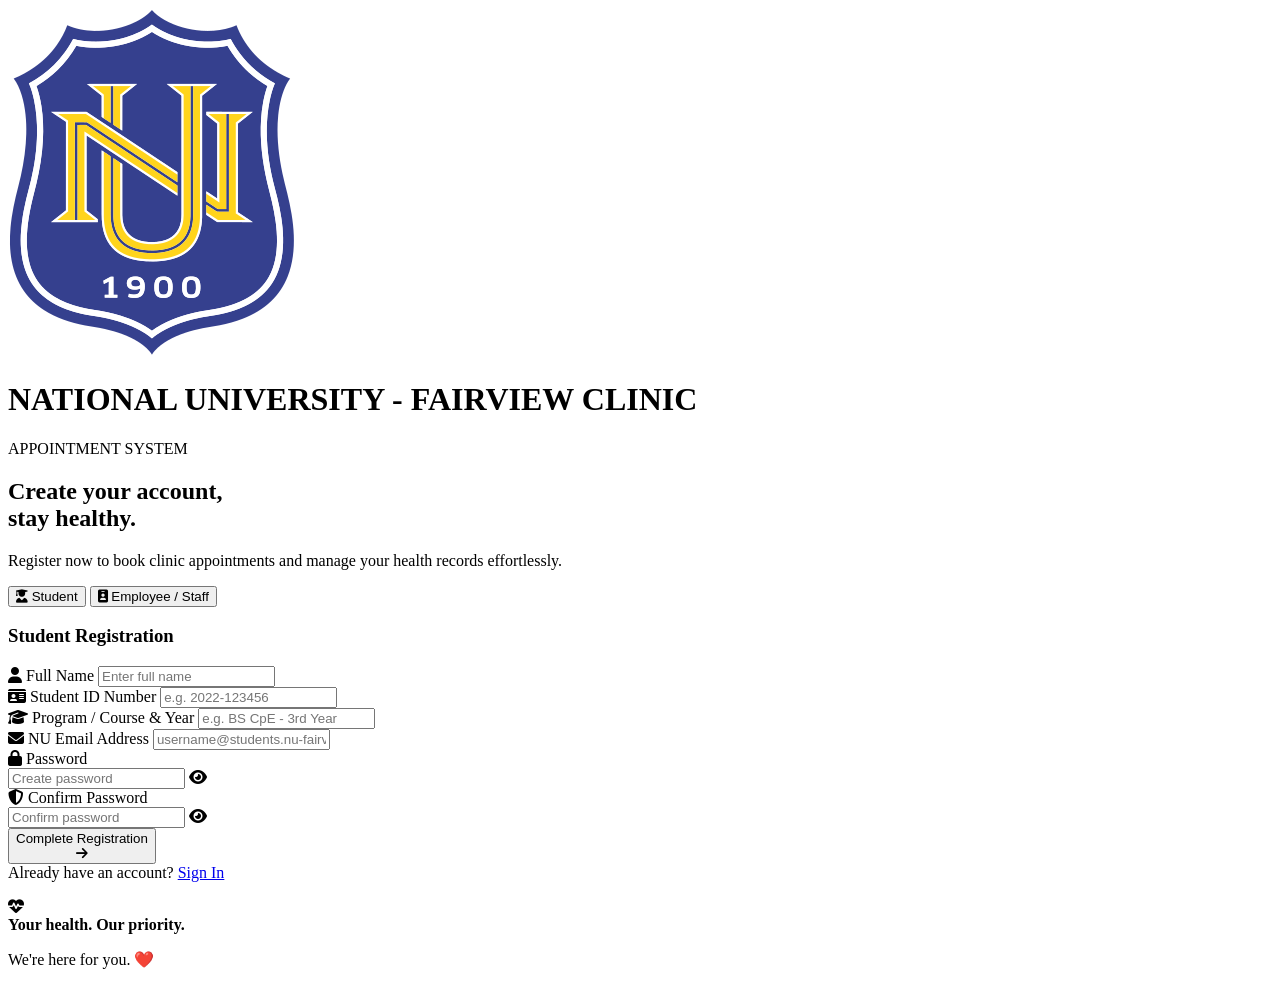
==== index.html @ 7efe799c "change name to index" ====
<!DOCTYPE html>
<html lang="en">
<head>
  <meta charset="UTF-8">
  <meta name="viewport" content="width=device-width, initial-scale=1.0">
  <title>University Clinic - Register</title>
  <link rel="stylesheet" href="register (1).css">
  <!-- Font Awesome Icons -->
  <link rel="stylesheet" href="https://cdnjs.cloudflare.com/ajax/libs/font-awesome/6.5.2/css/all.min.css">
</head>
<body>

  <div class="app-container">
    <!-- HEADER BRANDING -->
    <header class="clinic-header">
      <div class="brand-info">
        <img src="Nu-logo.png" alt="NU Logo" class="nu-logo">
        <div class="brand-text">
          <h1>NATIONAL UNIVERSITY - FAIRVIEW CLINIC</h1>
          <p>APPOINTMENT SYSTEM</p>
        </div>
      </div>
    </header>

    <!-- WELCOME HERO SECTION -->
    <section class="hero-card">
      <h2>Create your account, <br><span class="highlight">stay healthy.</span></h2>
      <p>Register now to book clinic appointments and manage your health records effortlessly.</p>
    </section>

    <!-- ROLE SWITCHER TABS -->
    <div class="role-switcher">
      <button type="button" class="tab-btn active" id="studentTab" onclick="switchRole('student')">
        <i class="fa-solid fa-user-graduate"></i> Student
      </button>
      <button type="button" class="tab-btn" id="employeeTab" onclick="switchRole('employee')">
        <i class="fa-solid fa-id-badge"></i> Employee / Staff
      </button>
    </div>

    <!-- REGISTER FORM CARD -->
    <main class="form-card">
      <h3 class="form-title" id="formRoleTitle">Student Registration</h3>

      <form id="registerForm">
        <!-- Common Field: Full Name -->
        <div class="form-group">
          <label><i class="fa-solid fa-user"></i> Full Name</label>
          <input type="text" id="regName" placeholder="Enter full name">
          <span id="regNameError" class="error"></span>
        </div>

        <!-- DYNAMIC FIELDS FOR STUDENT -->
        <div id="studentFields">
          <div class="form-group">
            <label><i class="fa-solid fa-id-card"></i> Student ID Number</label>
            <input type="text" id="studentId" placeholder="e.g. 2022-123456">
            <span id="studentIdError" class="error"></span>
          </div>
          <div class="form-group">
            <label><i class="fa-solid fa-graduation-cap"></i> Program / Course & Year</label>
            <input type="text" id="studentCourse" placeholder="e.g. BS CpE - 3rd Year">
            <span id="studentCourseError" class="error"></span>
          </div>
        </div>

        <!-- DYNAMIC FIELDS FOR EMPLOYEE (Hidden by default) -->
        <div id="employeeFields" style="display: none;">
          <div class="form-group">
            <label><i class="fa-solid fa-briefcase"></i> Employee ID Number</label>
            <input type="text" id="employeeId" placeholder="e.g. EMP-2023-089">
            <span id="employeeIdError" class="error"></span>
          </div>
          <div class="form-group">
            <label><i class="fa-solid fa-building"></i> Department / Office</label>
            <input type="text" id="employeeDept" placeholder="e.g. School of Engineering">
            <span id="employeeDeptError" class="error"></span>
          </div>
        </div>

        <!-- Common Fields: Email -->
        <div class="form-group">
          <label><i class="fa-solid fa-envelope"></i> NU Email Address</label>
          <input type="email" id="regEmail" placeholder="username@students.nu-fairview.edu.ph">
          <span id="regEmailError" class="error"></span>
        </div>

        <!-- Common Fields: Password -->
        <div class="form-group">
          <label><i class="fa-solid fa-lock"></i> Password</label>
          <div class="password-input">
            <input type="password" id="regPassword" placeholder="Create password">
            <i class="fa-solid fa-eye" id="togglePassword"></i>
          </div>
          <span id="regPasswordError" class="error"></span>
        </div>

        <!-- Common Fields: Confirm Password -->
        <div class="form-group">
          <label><i class="fa-solid fa-shield-halved"></i> Confirm Password</label>
          <div class="password-input">
            <input type="password" id="regConfirmPassword" placeholder="Confirm password">
            <i class="fa-solid fa-eye" id="toggleConfirmPassword"></i>
          </div>
          <span id="regConfirmPasswordError" class="error"></span>
        </div>

        <!-- Register Action Button -->
        <button type="submit" class="btn-primary">
          <span>Complete Registration</span>
          <div class="arrow-icon"><i class="fa-solid fa-arrow-right"></i></div>
        </button>

        <!-- Redirect Link -->
        <div class="login-redirect">
          <span>Already have an account?</span>
          <a href="https://oogwayhsha.github.io/index.html">Sign In</a>
        </div>

        <p id="regMessage"></p>
      </form>
    </main>

    <!-- FOOTER TAGLINE -->
    <footer class="clinic-footer">
      <i class="fa-solid fa-heart-pulse footer-icon"></i>
      <div>
        <strong>Your health. Our priority.</strong>
        <p>We're here for you. ❤️</p>
      </div>
    </footer>
  </div>

  <script src="register (1).js"></script>
</body>
</html>
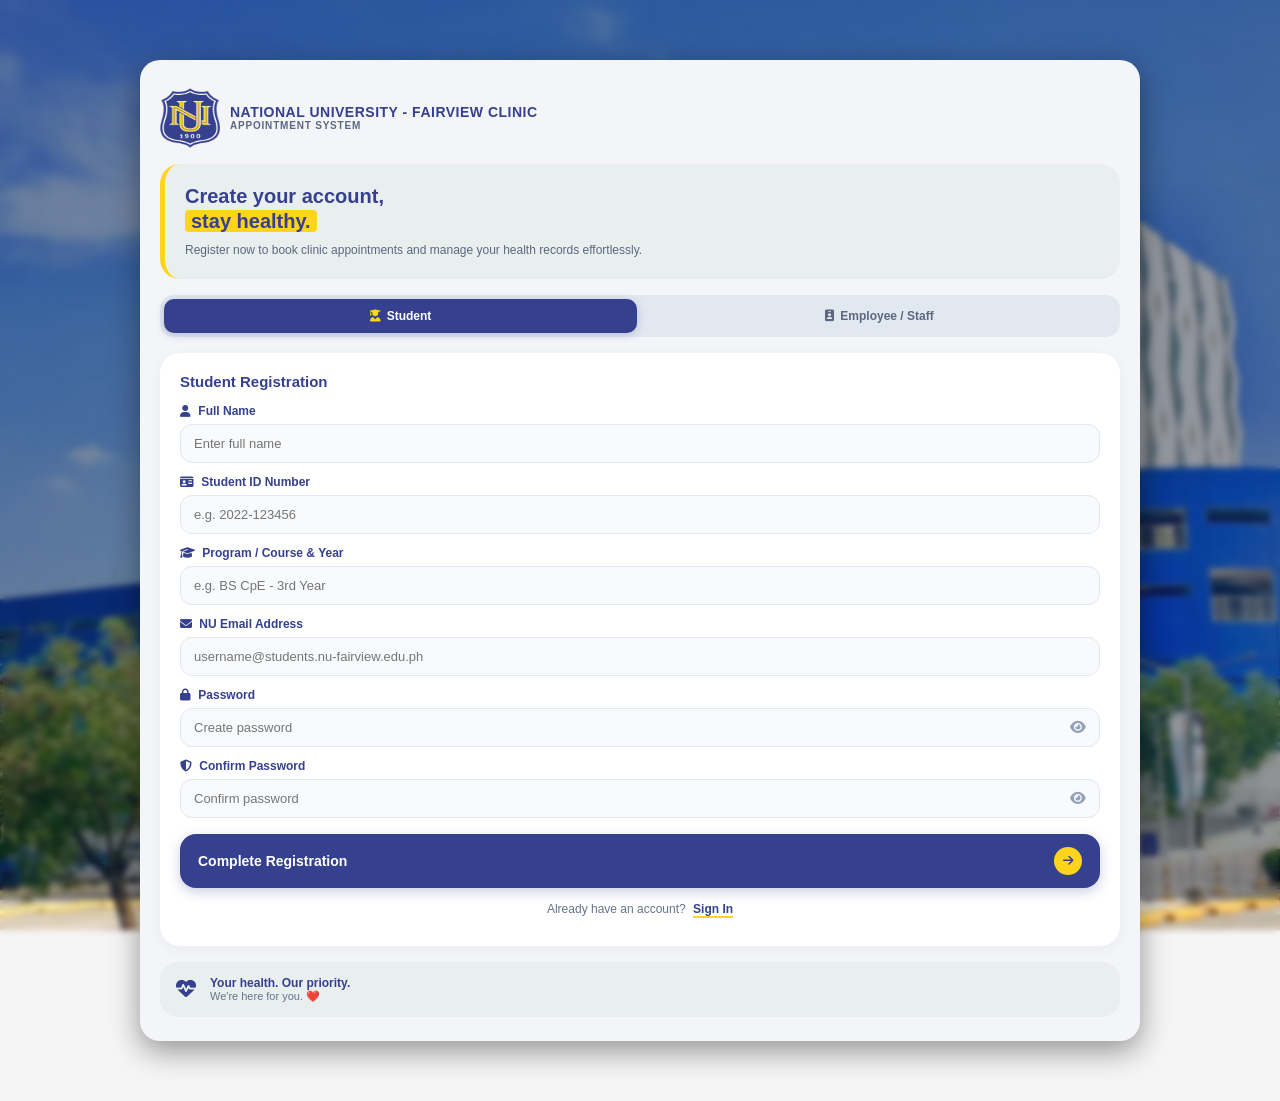
==== commit 75e815a4: "update" ====
--- a/index.html
+++ b/index.html
@@ -4,7 +4,7 @@
   <meta charset="UTF-8">
   <meta name="viewport" content="width=device-width, initial-scale=1.0">
   <title>University Clinic - Register</title>
-  <link rel="stylesheet" href="register (1).css">
+  <link rel="stylesheet" href="Register (1).css">
   <!-- Font Awesome Icons -->
   <link rel="stylesheet" href="https://cdnjs.cloudflare.com/ajax/libs/font-awesome/6.5.2/css/all.min.css">
 </head>
@@ -131,6 +131,6 @@
     </footer>
   </div>
 
-  <script src="register (1).js"></script>
+  <script src="Register (1).js"></script>
 </body>
 </html>
--- a/Register (1).css
+++ b/Register (1).css
@@ -0,0 +1,325 @@
+/* =========================================
+   GLOBAL STYLES & NU CLINIC THEME
+   Primary Blue: #35408f
+   Accent Gold:  #fed41c
+   ========================================= */
+* {
+  margin: 0;
+  padding: 0;
+  box-sizing: border-box;
+  font-family: 'Segoe UI', Roboto, Helvetica, Arial, sans-serif;
+}
+
+body {
+  background-color: #f5f5f5; /* Browser dev backdrop */
+  display: flex;
+  justify-content: center;
+  align-items: center;
+  min-height: 50vh;
+}
+
+.app-container {
+  width: 100%;
+  max-width: 1000px; /* Mobile App screen simulation */
+  background: #f4f5f8;
+  min-height: auto;
+  padding: 24px 20px;
+  display: flex;
+  flex-direction: column;
+  gap: 16px;
+  box-shadow: 0 10px 30px rgba(0, 0, 0, 0.4);
+  margin: 40px auto;
+  border-radius: 20px;
+}
+
+/* =========================================
+   HEADER BRANDING
+   ========================================= */
+.clinic-header {
+  display: flex;
+  align-items: center;
+  justify-content: space-between;
+  padding-top: 4px;
+}
+
+.brand-info {
+  display: flex;
+  align-items: center;
+  gap: 10px;
+}
+
+.nu-logo {
+  width: 60px;
+  height: 60px;
+}
+
+.brand-text h1 {
+  font-size: 14px;
+  font-weight: 800;
+  color: #35408f;
+  letter-spacing: 0.5px;
+  line-height: 1.1;
+}
+
+.brand-text p {
+  font-size: 10px;
+  font-weight: 700;
+  color: #5c6880;
+  letter-spacing: 0.8px;
+}
+
+/* =========================================
+   HERO CARD
+   ========================================= */
+.hero-card {
+  background: #e9eeef;
+  padding: 20px;
+  border-radius: 20px;
+  border-left: 5px solid #fed41c;
+}
+
+.hero-card h2 {
+  font-size: 20px;
+  color: #35408f;
+  font-weight: 700;
+  line-height: 1.25;
+}
+
+.hero-card .highlight {
+  color: #35408f;
+  background: #fed41c;
+  padding: 0 6px;
+  border-radius: 4px;
+}
+
+.hero-card p {
+  font-size: 12px;
+  color: #5c6880;
+  margin-top: 8px;
+  line-height: 1.4;
+}
+
+/* =========================================
+   ROLE SWITCHER TABS
+   ========================================= */
+.role-switcher {
+  display: flex;
+  background: #e2e8f0;
+  padding: 4px;
+  border-radius: 14px;
+  gap: 6px;
+}
+
+.tab-btn {
+  flex: 1;
+  padding: 10px;
+  border: none;
+  border-radius: 10px;
+  background: transparent;
+  color: #5c6880;
+  font-size: 12px;
+  font-weight: 700;
+  cursor: pointer;
+  transition: all 0.25s ease;
+  display: flex;
+  align-items: center;
+  justify-content: center;
+  gap: 6px;
+}
+
+.tab-btn.active {
+  background: #35408f;
+  color: #ffffff;
+  box-shadow: 0 2px 8px rgba(53, 64, 143, 0.25);
+}
+
+.tab-btn.active i {
+  color: #fed41c;
+}
+
+/* =========================================
+   FORM CARD
+   ========================================= */
+.form-card {
+  background: #ffffff;
+  padding: 20px;
+  border-radius: 20px;
+  box-shadow: 0 4px 15px rgba(0, 0, 0, 0.04);
+}
+
+.form-title {
+  font-size: 15px;
+  color: #35408f;
+  margin-bottom: 14px;
+  font-weight: 700;
+}
+
+.form-group {
+  margin-bottom: 12px;
+}
+
+.form-group label {
+  display: block;
+  font-size: 12px;
+  font-weight: 600;
+  color: #35408f;
+  margin-bottom: 6px;
+}
+
+.form-group label i {
+  color: #35408f;
+  margin-right: 4px;
+}
+
+.form-group input {
+  width: 100%;
+  padding: 11px 13px;
+  border: 1.5px solid #e2e8f0;
+  background: #f8fafc;
+  border-radius: 12px;
+  font-size: 13px;
+  color: #1e2a4a;
+  transition: all 0.2s ease;
+}
+
+.form-group input:focus {
+  outline: none;
+  border-color: #35408f;
+  background: #ffffff;
+}
+
+.password-input {
+  position: relative;
+}
+
+.password-input i {
+  position: absolute;
+  right: 14px;
+  top: 50%;
+  transform: translateY(-50%);
+  color: #94a3b8;
+  cursor: pointer;
+  font-size: 14px;
+}
+
+.password-input i:hover {
+  color:#007BFF;
+}
+
+.error {
+  color: #dc2626;
+  font-size: 11px;
+  margin-top: 4px;
+  display: block;
+  font-weight: 500;
+}
+
+/* =========================================
+   BUTTONS & LINKS
+   ========================================= */
+.btn-primary {
+  width: 100%;
+  background: #35408f;
+  color: #ffffff;
+  border: none;
+  padding: 13px 18px;
+  border-radius: 16px;
+  font-size: 14px;
+  font-weight: 600;
+  display: flex;
+  align-items: center;
+  justify-content: space-between;
+  cursor: pointer;
+  margin-top: 16px;
+  box-shadow: 0 4px 12px rgba(53, 64, 143, 0.25);
+  transition: transform 0.2s ease, background-color 0.2s ease;
+}
+
+.btn-primary:hover {
+  background: #2a3373;
+}
+
+.btn-primary:active {
+  transform: scale(0.98);
+}
+
+.arrow-icon {
+  width: 28px;
+  height: 28px;
+  background: #fed41c;
+  color: #35408f;
+  border-radius: 50%;
+  display: flex;
+  align-items: center;
+  justify-content: center;
+  font-size: 12px;
+  font-weight: bold;
+}
+
+.login-redirect {
+  text-align: center;
+  margin-top: 14px;
+  font-size: 12px;
+  color: #64748b;
+}
+
+.login-redirect a {
+  color: #35408f;
+  font-weight: 700;
+  text-decoration: none;
+  margin-left: 4px;
+  border-bottom: 2px solid #fed41c;
+}
+
+#regMessage {
+  text-align: center;
+  font-size: 12px;
+  font-weight: 600;
+  margin-top: 10px;
+}
+
+/* =========================================
+   FOOTER
+   ========================================= */
+.clinic-footer {
+  margin-top: auto;
+  background: #e9eeef;
+  padding: 14px 16px;
+  border-radius: 18px;
+  display: flex;
+  align-items: center;
+  gap: 14px;
+}
+
+.footer-icon {
+  font-size: 20px;
+  color: #35408f;
+}
+
+.clinic-footer strong {
+  display: block;
+  font-size: 12px;
+  color: #35408f;
+}
+
+.clinic-footer p {
+  font-size: 11px;
+  color: #64748b;
+}
+
+body {
+  min-height: 100vh;
+  display: flex;
+  justify-content: center;
+  align-items: center;
+  padding: 20px 0;
+
+  background-image: 
+    linear-gradient(rgba(15, 23, 42, 0.45), rgba(15, 23, 42, 0.45)), 
+    url('NU-FAIRVIEW-BACKGROUND.jpg'); 
+  background-size: cover;
+  background-position: center;
+  background-repeat: no-repeat;
+  background-attachment: fixed;
+  backdrop-filter: blur(3px);
+}
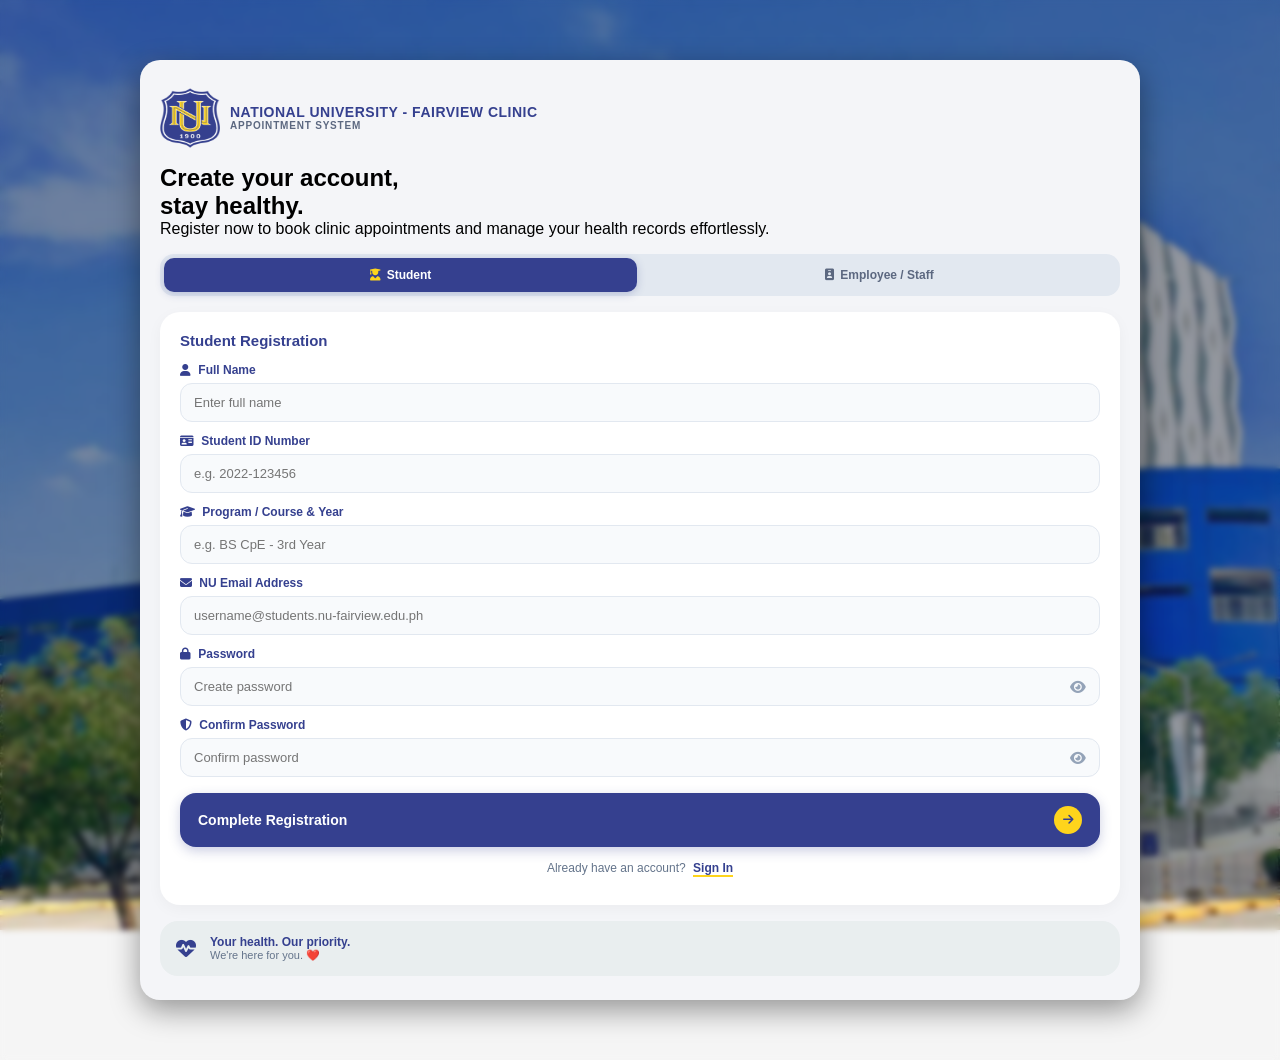
==== commit 42b6a6c5: "Update index.html" ====
--- a/index.html
+++ b/index.html
@@ -22,8 +22,8 @@
       </div>
     </header>
 
-    <!-- WELCOME HERO SECTION -->
-    <section class="hero-card">
+    <!-- WELCOME SECTION -->
+    <section class="welcome-card">
       <h2>Create your account, <br><span class="highlight">stay healthy.</span></h2>
       <p>Register now to book clinic appointments and manage your health records effortlessly.</p>
     </section>
